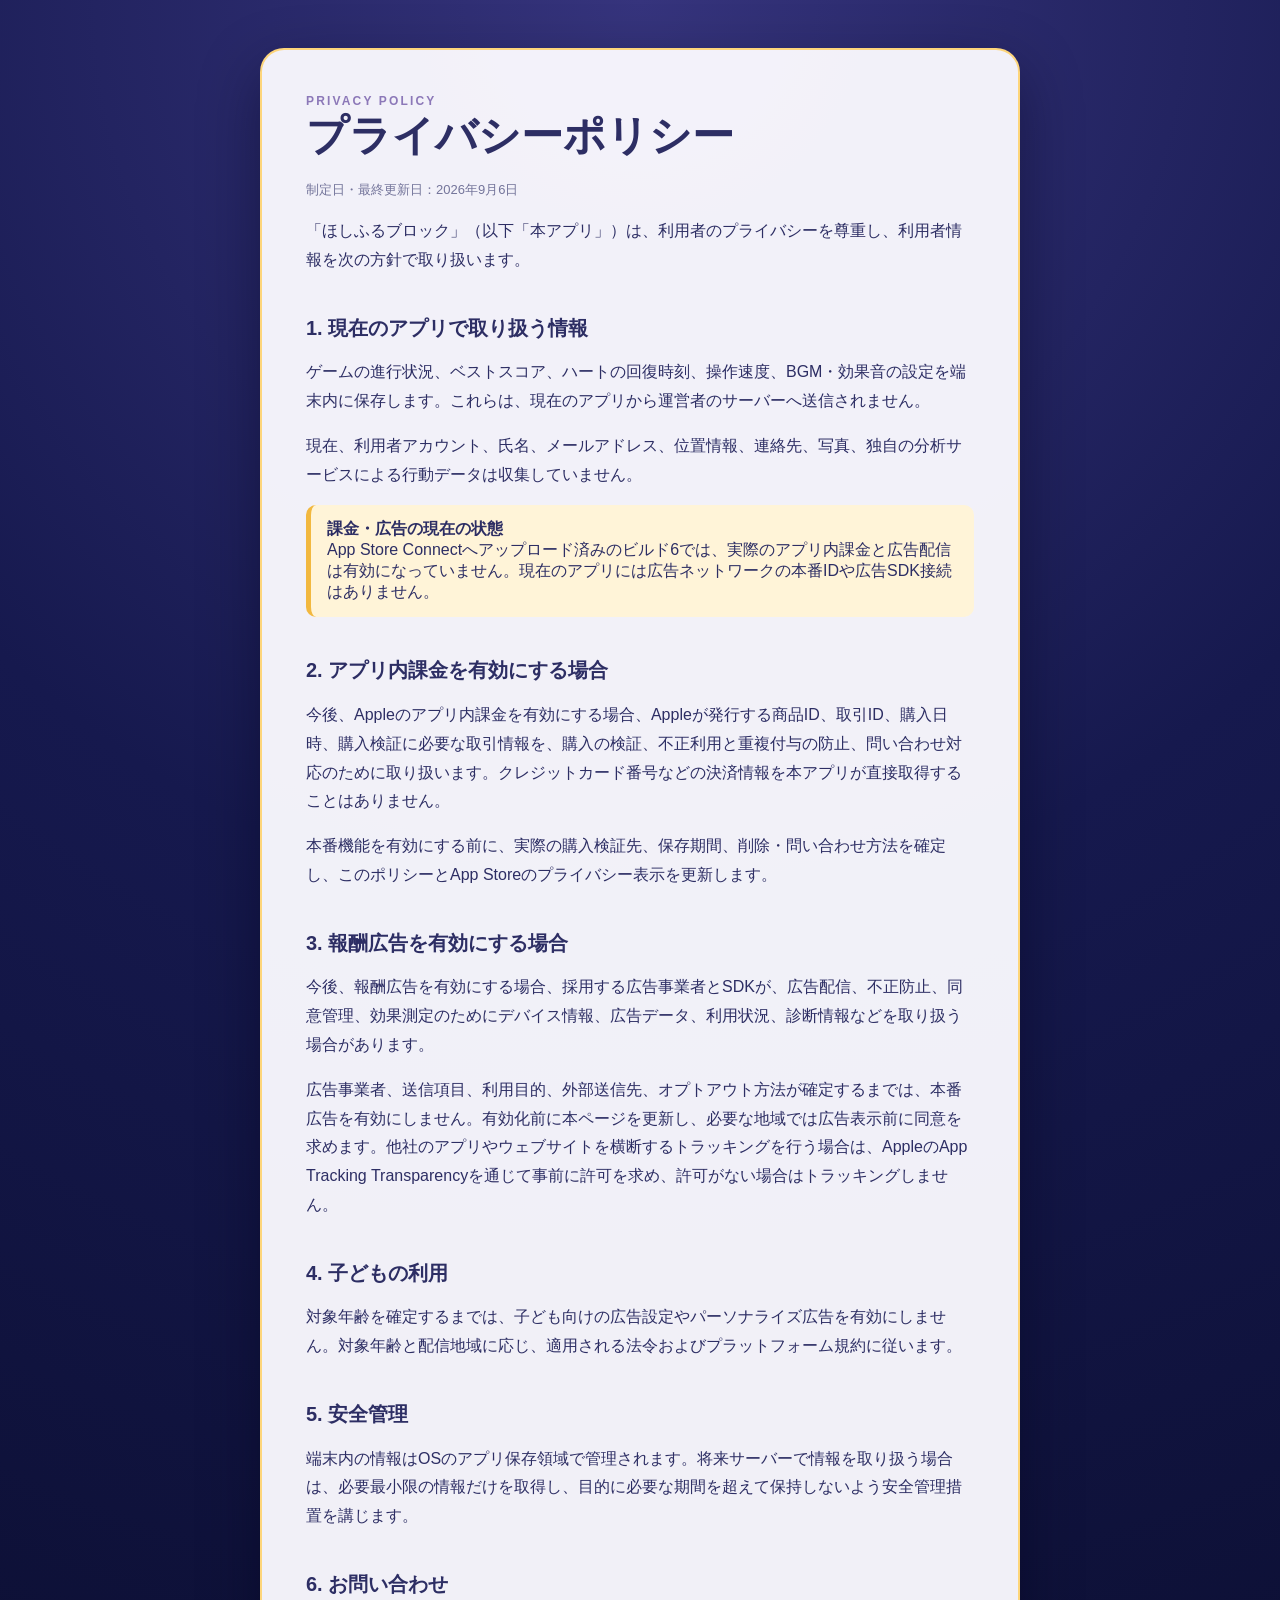
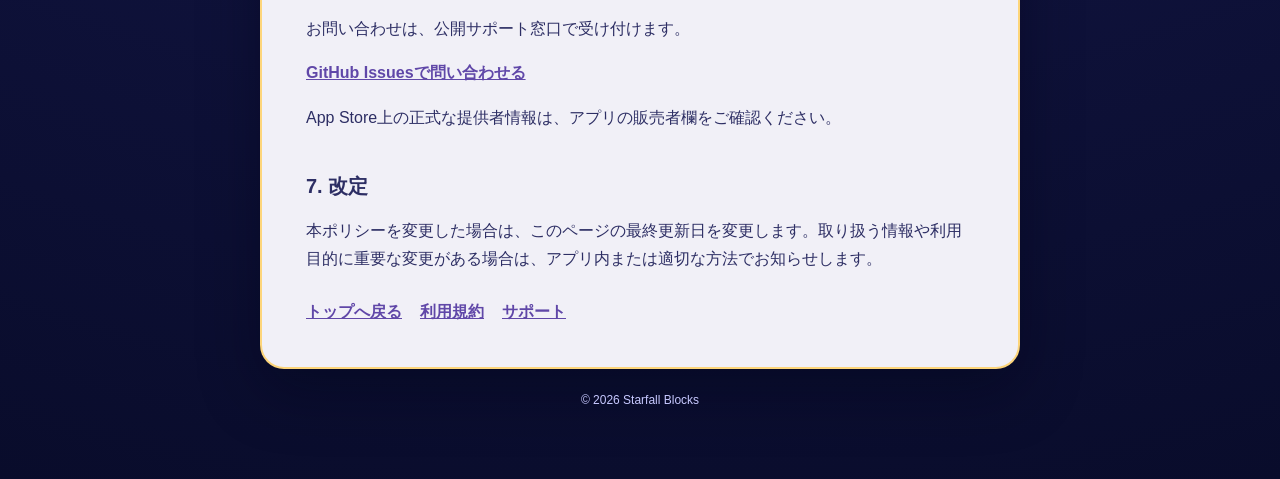
==== privacy.html @ 7779cecc "Publish Starfall Blocks legal pages" ====
<!doctype html>
<html lang="ja">
<head>
  <meta charset="utf-8">
  <meta name="viewport" content="width=device-width, initial-scale=1">
  <meta name="description" content="ほしふるブロックのプライバシーポリシー">
  <title>プライバシーポリシー｜ほしふるブロック</title>
  <link rel="stylesheet" href="styles.css">
</head>
<body>
  <main>
    <article class="card">
      <div class="eyebrow">PRIVACY POLICY</div>
      <h1>プライバシーポリシー</h1>
      <p class="updated">制定日・最終更新日：2026年9月6日</p>

      <p>「ほしふるブロック」（以下「本アプリ」）は、利用者のプライバシーを尊重し、利用者情報を次の方針で取り扱います。</p>

      <h2>1. 現在のアプリで取り扱う情報</h2>
      <p>ゲームの進行状況、ベストスコア、ハートの回復時刻、操作速度、BGM・効果音の設定を端末内に保存します。これらは、現在のアプリから運営者のサーバーへ送信されません。</p>
      <p>現在、利用者アカウント、氏名、メールアドレス、位置情報、連絡先、写真、独自の分析サービスによる行動データは収集していません。</p>

      <div class="notice">
        <strong>課金・広告の現在の状態</strong><br>
        App Store Connectへアップロード済みのビルド6では、実際のアプリ内課金と広告配信は有効になっていません。現在のアプリには広告ネットワークの本番IDや広告SDK接続はありません。
      </div>

      <h2>2. アプリ内課金を有効にする場合</h2>
      <p>今後、Appleのアプリ内課金を有効にする場合、Appleが発行する商品ID、取引ID、購入日時、購入検証に必要な取引情報を、購入の検証、不正利用と重複付与の防止、問い合わせ対応のために取り扱います。クレジットカード番号などの決済情報を本アプリが直接取得することはありません。</p>
      <p>本番機能を有効にする前に、実際の購入検証先、保存期間、削除・問い合わせ方法を確定し、このポリシーとApp Storeのプライバシー表示を更新します。</p>

      <h2>3. 報酬広告を有効にする場合</h2>
      <p>今後、報酬広告を有効にする場合、採用する広告事業者とSDKが、広告配信、不正防止、同意管理、効果測定のためにデバイス情報、広告データ、利用状況、診断情報などを取り扱う場合があります。</p>
      <p>広告事業者、送信項目、利用目的、外部送信先、オプトアウト方法が確定するまでは、本番広告を有効にしません。有効化前に本ページを更新し、必要な地域では広告表示前に同意を求めます。他社のアプリやウェブサイトを横断するトラッキングを行う場合は、AppleのApp Tracking Transparencyを通じて事前に許可を求め、許可がない場合はトラッキングしません。</p>

      <h2>4. 子どもの利用</h2>
      <p>対象年齢を確定するまでは、子ども向けの広告設定やパーソナライズ広告を有効にしません。対象年齢と配信地域に応じ、適用される法令およびプラットフォーム規約に従います。</p>

      <h2>5. 安全管理</h2>
      <p>端末内の情報はOSのアプリ保存領域で管理されます。将来サーバーで情報を取り扱う場合は、必要最小限の情報だけを取得し、目的に必要な期間を超えて保持しないよう安全管理措置を講じます。</p>

      <h2>6. お問い合わせ</h2>
      <p>お問い合わせは、公開サポート窓口で受け付けます。</p>
      <p><a href="https://github.com/keito-kagetora/starfall-blocks-legal/issues">GitHub Issuesで問い合わせる</a></p>
      <p>App Store上の正式な提供者情報は、アプリの販売者欄をご確認ください。</p>

      <h2>7. 改定</h2>
      <p>本ポリシーを変更した場合は、このページの最終更新日を変更します。取り扱う情報や利用目的に重要な変更がある場合は、アプリ内または適切な方法でお知らせします。</p>

      <nav><a href="index.html">トップへ戻る</a><a href="terms.html">利用規約</a><a href="support.html">サポート</a></nav>
    </article>
    <footer>© 2026 Starfall Blocks</footer>
  </main>
</body>
</html>
---- styles.css ----
:root {
  color-scheme: dark;
  font-family: -apple-system, BlinkMacSystemFont, "Hiragino Sans", "Yu Gothic", sans-serif;
  background: #0b0e34;
  color: #f7f7ff;
}

* { box-sizing: border-box; }

body {
  margin: 0;
  min-height: 100vh;
  background: radial-gradient(circle at top, #36347d 0, #16194e 42%, #090c2b 100%);
}

main {
  width: min(760px, calc(100% - 32px));
  margin: 0 auto;
  padding: 48px 0 72px;
}

.card {
  background: rgba(251, 250, 255, 0.96);
  color: #2d2e64;
  border: 2px solid rgba(255, 209, 102, 0.85);
  border-radius: 24px;
  padding: clamp(24px, 5vw, 44px);
  box-shadow: 0 22px 60px rgba(2, 4, 24, 0.42);
}

h1, h2 { line-height: 1.35; }
h1 { margin: 0 0 8px; font-size: clamp(28px, 6vw, 42px); }
h2 { margin-top: 2em; font-size: 20px; }
p, li { line-height: 1.8; }
a { color: #6047a8; font-weight: 700; }
.eyebrow { color: #8c78b8; font-size: 12px; font-weight: 900; letter-spacing: 0.18em; }
.updated { color: #73749a; font-size: 13px; }
.notice { background: #fff4d8; border-left: 5px solid #f2b83f; border-radius: 10px; padding: 14px 16px; }
nav { display: flex; flex-wrap: wrap; gap: 10px 18px; margin: 28px 0 0; }
footer { color: #c7c9ff; font-size: 12px; text-align: center; margin-top: 24px; }
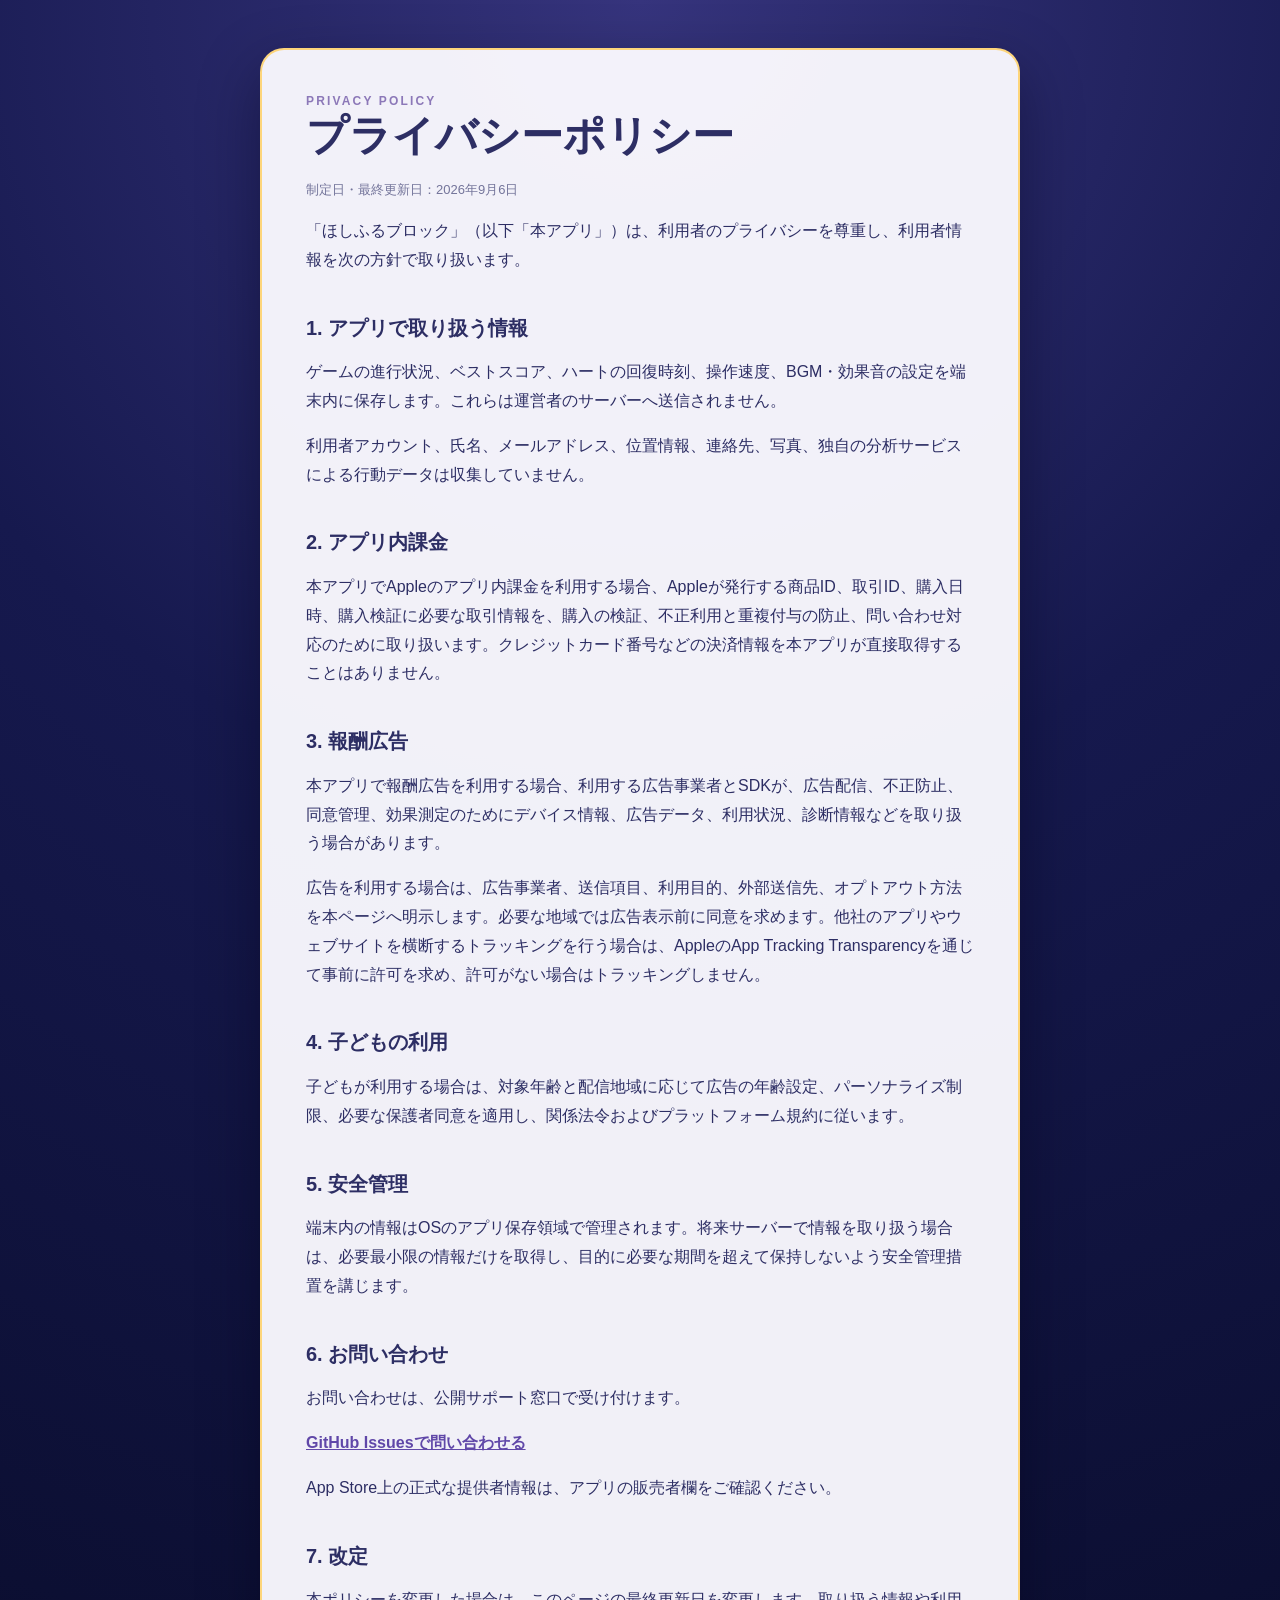
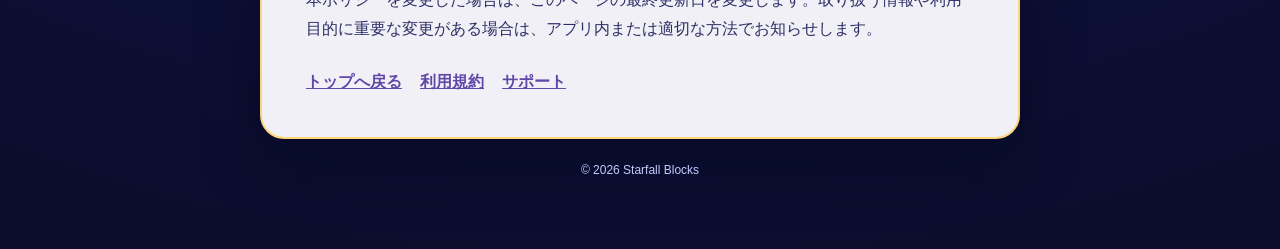
==== commit 88ff6f20: "Remove temporary monetization status notice" ====
--- a/privacy.html
+++ b/privacy.html
@@ -16,25 +16,19 @@
 
       <p>「ほしふるブロック」（以下「本アプリ」）は、利用者のプライバシーを尊重し、利用者情報を次の方針で取り扱います。</p>
 
-      <h2>1. 現在のアプリで取り扱う情報</h2>
-      <p>ゲームの進行状況、ベストスコア、ハートの回復時刻、操作速度、BGM・効果音の設定を端末内に保存します。これらは、現在のアプリから運営者のサーバーへ送信されません。</p>
-      <p>現在、利用者アカウント、氏名、メールアドレス、位置情報、連絡先、写真、独自の分析サービスによる行動データは収集していません。</p>
+      <h2>1. アプリで取り扱う情報</h2>
+      <p>ゲームの進行状況、ベストスコア、ハートの回復時刻、操作速度、BGM・効果音の設定を端末内に保存します。これらは運営者のサーバーへ送信されません。</p>
+      <p>利用者アカウント、氏名、メールアドレス、位置情報、連絡先、写真、独自の分析サービスによる行動データは収集していません。</p>
 
-      <div class="notice">
-        <strong>課金・広告の現在の状態</strong><br>
-        App Store Connectへアップロード済みのビルド6では、実際のアプリ内課金と広告配信は有効になっていません。現在のアプリには広告ネットワークの本番IDや広告SDK接続はありません。
-      </div>
+      <h2>2. アプリ内課金</h2>
+      <p>本アプリでAppleのアプリ内課金を利用する場合、Appleが発行する商品ID、取引ID、購入日時、購入検証に必要な取引情報を、購入の検証、不正利用と重複付与の防止、問い合わせ対応のために取り扱います。クレジットカード番号などの決済情報を本アプリが直接取得することはありません。</p>
 
-      <h2>2. アプリ内課金を有効にする場合</h2>
-      <p>今後、Appleのアプリ内課金を有効にする場合、Appleが発行する商品ID、取引ID、購入日時、購入検証に必要な取引情報を、購入の検証、不正利用と重複付与の防止、問い合わせ対応のために取り扱います。クレジットカード番号などの決済情報を本アプリが直接取得することはありません。</p>
-      <p>本番機能を有効にする前に、実際の購入検証先、保存期間、削除・問い合わせ方法を確定し、このポリシーとApp Storeのプライバシー表示を更新します。</p>
-
-      <h2>3. 報酬広告を有効にする場合</h2>
-      <p>今後、報酬広告を有効にする場合、採用する広告事業者とSDKが、広告配信、不正防止、同意管理、効果測定のためにデバイス情報、広告データ、利用状況、診断情報などを取り扱う場合があります。</p>
-      <p>広告事業者、送信項目、利用目的、外部送信先、オプトアウト方法が確定するまでは、本番広告を有効にしません。有効化前に本ページを更新し、必要な地域では広告表示前に同意を求めます。他社のアプリやウェブサイトを横断するトラッキングを行う場合は、AppleのApp Tracking Transparencyを通じて事前に許可を求め、許可がない場合はトラッキングしません。</p>
+      <h2>3. 報酬広告</h2>
+      <p>本アプリで報酬広告を利用する場合、利用する広告事業者とSDKが、広告配信、不正防止、同意管理、効果測定のためにデバイス情報、広告データ、利用状況、診断情報などを取り扱う場合があります。</p>
+      <p>広告を利用する場合は、広告事業者、送信項目、利用目的、外部送信先、オプトアウト方法を本ページへ明示します。必要な地域では広告表示前に同意を求めます。他社のアプリやウェブサイトを横断するトラッキングを行う場合は、AppleのApp Tracking Transparencyを通じて事前に許可を求め、許可がない場合はトラッキングしません。</p>
 
       <h2>4. 子どもの利用</h2>
-      <p>対象年齢を確定するまでは、子ども向けの広告設定やパーソナライズ広告を有効にしません。対象年齢と配信地域に応じ、適用される法令およびプラットフォーム規約に従います。</p>
+      <p>子どもが利用する場合は、対象年齢と配信地域に応じて広告の年齢設定、パーソナライズ制限、必要な保護者同意を適用し、関係法令およびプラットフォーム規約に従います。</p>
 
       <h2>5. 安全管理</h2>
       <p>端末内の情報はOSのアプリ保存領域で管理されます。将来サーバーで情報を取り扱う場合は、必要最小限の情報だけを取得し、目的に必要な期間を超えて保持しないよう安全管理措置を講じます。</p>
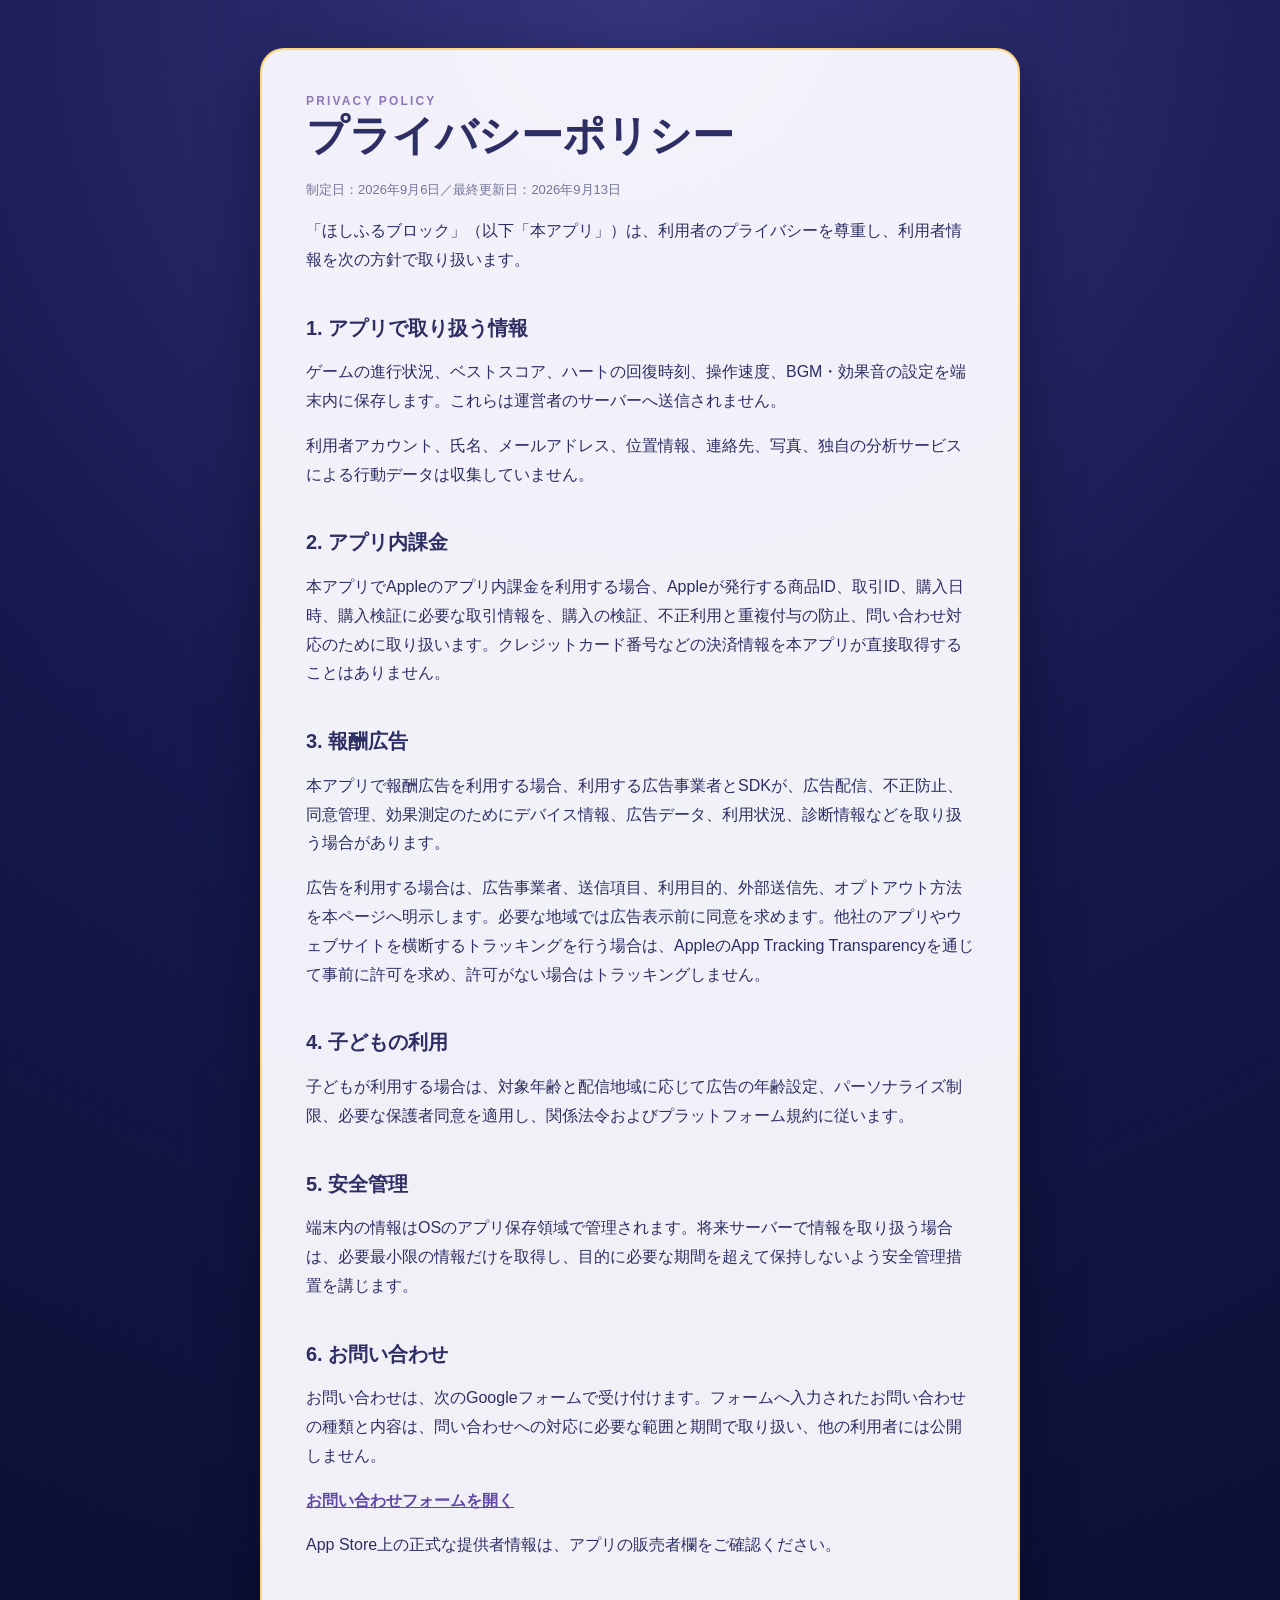
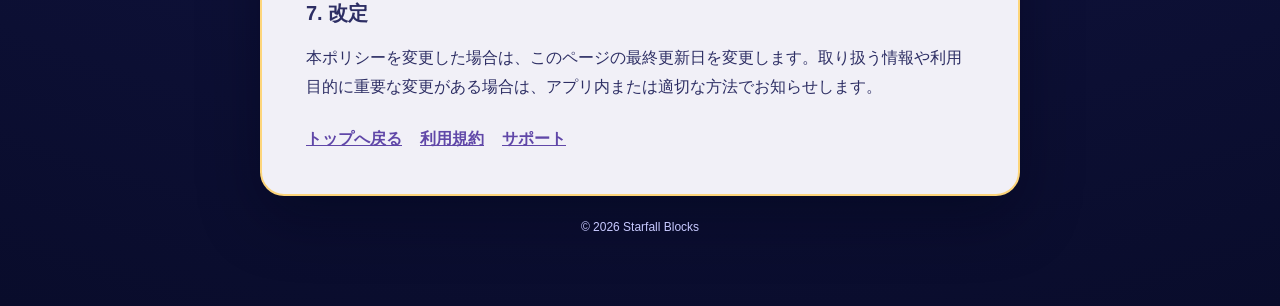
==== commit 4809029e: "Replace public issue links with contact form" ====
--- a/privacy.html
+++ b/privacy.html
@@ -12,7 +12,7 @@
     <article class="card">
       <div class="eyebrow">PRIVACY POLICY</div>
       <h1>プライバシーポリシー</h1>
-      <p class="updated">制定日・最終更新日：2026年9月6日</p>
+      <p class="updated">制定日：2026年9月6日／最終更新日：2026年9月13日</p>
 
       <p>「ほしふるブロック」（以下「本アプリ」）は、利用者のプライバシーを尊重し、利用者情報を次の方針で取り扱います。</p>
 
@@ -34,8 +34,8 @@
       <p>端末内の情報はOSのアプリ保存領域で管理されます。将来サーバーで情報を取り扱う場合は、必要最小限の情報だけを取得し、目的に必要な期間を超えて保持しないよう安全管理措置を講じます。</p>
 
       <h2>6. お問い合わせ</h2>
-      <p>お問い合わせは、公開サポート窓口で受け付けます。</p>
-      <p><a href="https://github.com/keito-kagetora/starfall-blocks-legal/issues">GitHub Issuesで問い合わせる</a></p>
+      <p>お問い合わせは、次のGoogleフォームで受け付けます。フォームへ入力されたお問い合わせの種類と内容は、問い合わせへの対応に必要な範囲と期間で取り扱い、他の利用者には公開しません。</p>
+      <p><a href="https://docs.google.com/forms/d/e/1FAIpQLSfjm3lzxbBL-o7ublHPO0oN9BAGu_WM_GMA0000rAwytIaJSQ/viewform">お問い合わせフォームを開く</a></p>
       <p>App Store上の正式な提供者情報は、アプリの販売者欄をご確認ください。</p>
 
       <h2>7. 改定</h2>
